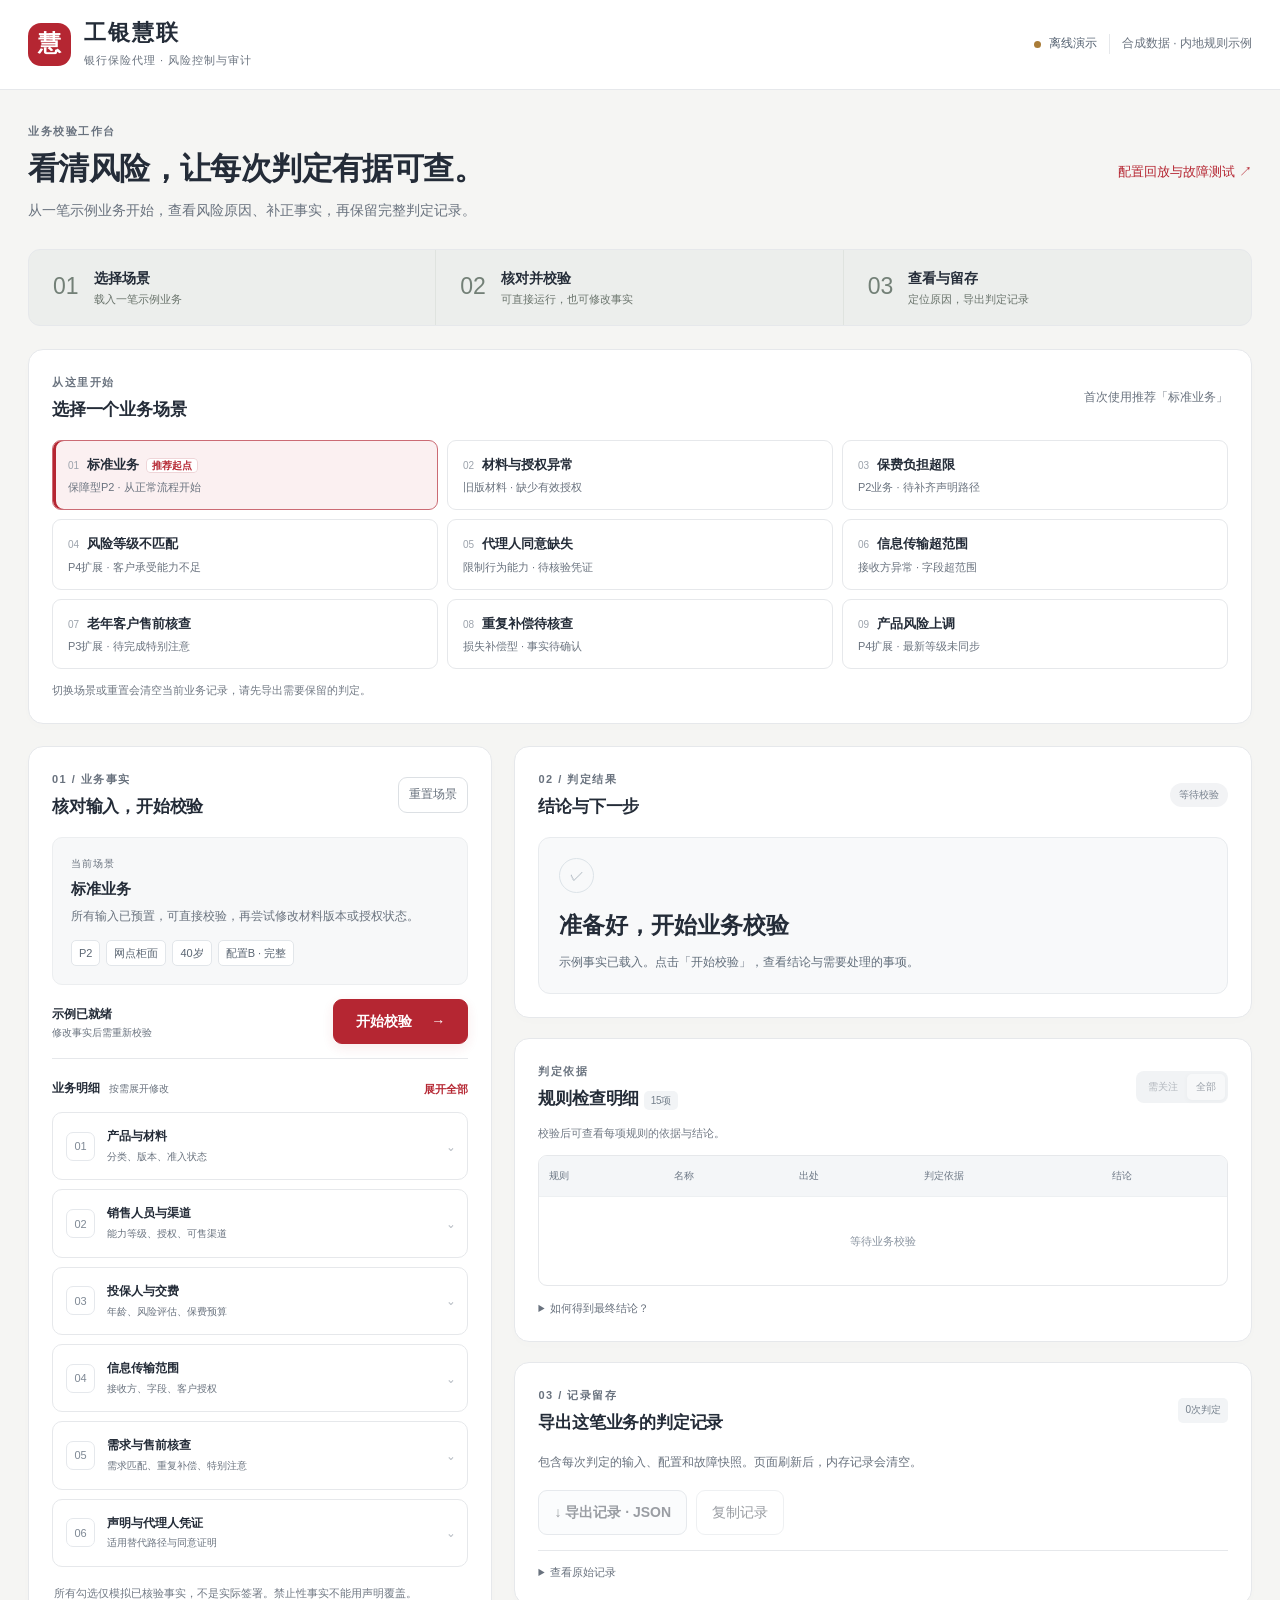
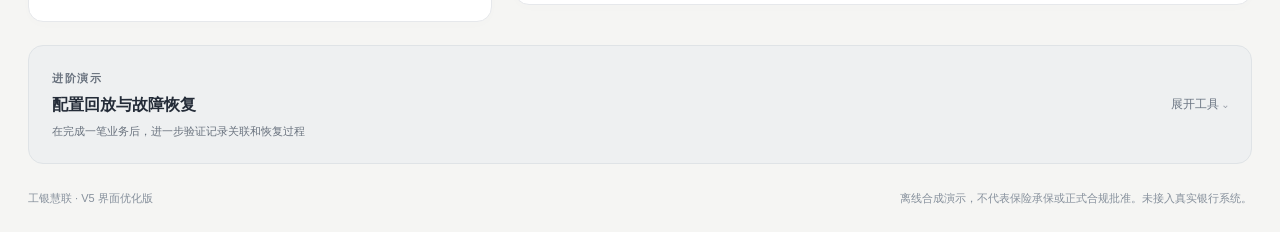
==== index.html @ c54194a6 "feat: 工银慧联 — 银保渠道操作风险智能防控与审计平台（可交互 Web 原型） - 将单文件原型工程化为 index.html + css/ + js/ 分层结构 - 抽出零 DOM 依赖的规则" ====
<!doctype html><html lang="zh-CN"><head><meta charset="UTF-8"><meta name="viewport" content="width=device-width,initial-scale=1"><title>工银慧联 · 业务校验工作台</title><link rel="stylesheet" href="css/main.css"></head><body>
<a class="skip-link" href="#input-panel">跳至业务校验</a>
<header class="masthead"><div class="brand"><span class="brand-mark" aria-hidden="true">慧</span><div><strong>工银慧联</strong><span>银行保险代理 · 风险控制与审计</span></div></div><div class="environment"><i></i> 离线演示 <span>合成数据 · 内地规则示例</span></div></header>
<main class="wrap">
<section class="intro"><div><div class="eyebrow">业务校验工作台</div><h1>看清风险，让每次判定有据可查。</h1><p>从一笔示例业务开始，查看风险原因、补正事实，再保留完整判定记录。</p></div><a href="#advanced" class="text-link">配置回放与故障测试 ↗</a></section>
<nav class="journey" aria-label="使用流程"><a href="#scene-panel"><b>01</b><span>选择场景<small>载入一笔示例业务</small></span></a><a href="#input-panel"><b>02</b><span>核对并校验<small>可直接运行，也可修改事实</small></span></a><a href="#result-panel"><b>03</b><span>查看与留存<small>定位原因，导出判定记录</small></span></a></nav>
<section class="card scene-panel" id="scene-panel"><div class="section-top"><div><div class="eyebrow">从这里开始</div><h2>选择一个业务场景</h2></div><span class="subtle">首次使用推荐「标准业务」</span></div><div class="scenes" id="scenes"></div><p class="hint">切换场景或重置会清空当前业务记录，请先导出需要保留的判定。</p></section>
<div class="workspace">
<section class="card input-panel" id="input-panel"><div class="section-top"><div><div class="eyebrow">01 / 业务事实</div><h2>核对输入，开始校验</h2></div><button id="btn_reset" class="quiet">重置场景</button></div>
<div class="scenario-summary"><span class="label">当前场景</span><strong id="scene-title"></strong><p id="scene-description"></p><div class="facts" id="fact-summary"></div></div>
<div class="run-bar"><div><strong id="input-state">示例已就绪</strong><small>修改事实后需重新校验</small></div><button class="primary" id="btn_run">开始校验 <span aria-hidden="true">→</span></button></div>
<div class="form-top"><span>业务明细 <small>按需展开修改</small></span><button id="toggle-fields" class="text-button">展开全部</button></div>
<details class="field-group" id="group-0"><summary><span class="group-icon">01</span><span><strong>产品与材料</strong><small>分类、版本、准入状态</small></span><span class="chevron">⌄</span></summary><fieldset aria-label="产品与材料">
        <label><span>产品代码</span><input type="text" id="prod_code"></label>
        <label><span>产品分类</span><select id="prod_cat"><option>P1</option><option>P2</option><option>P3</option><option>P4</option><option>P5</option><option>未分级</option></select></label>
        <label><span>账户风险等级</span><select id="prod_r"><option>不适用</option><option>R1</option><option>R2</option><option>R3</option><option>R4</option><option>R5</option></select></label>
        <label><span>准入状态</span><select id="prod_status"><option>在售</option><option>停售</option><option>准入有效期届满</option></select></label>
        <label><span>材料版本</span><input type="text" id="mat_ver"></label>
        <label><span>已收风险上调通知</span><input id="raised" type="checkbox"></label><label><span>已同步最新等级</span><input id="synced" type="checkbox"></label><label><span>当前有效版本</span><input type="text" id="mat_cur"></label>
      </fieldset></details><details class="field-group" id="group-1"><summary><span class="group-icon">02</span><span><strong>销售人员与渠道</strong><small>能力等级、授权、可售渠道</small></span><span class="chevron">⌄</span></summary><fieldset aria-label="销售人员与渠道"><label><span>有效业务授权</span><input id="authorized" type="checkbox"></label>
        <label><span>能力等级</span><select id="sale_lv"><option value="1">一级（可销售全部）</option><option value="2">二级（可销售 P1–P4）</option><option value="3">三级（可销售 P1–P3）</option><option value="4">四级（可销售 P1–P2）</option></select></label>
        <label><span>渠道</span><select id="sale_ch"><option>网点柜面</option><option>手机银行</option><option>远程坐席</option></select></label>
        <label><span>产品可售渠道</span><select id="prod_ch"><option>网点柜面</option><option>手机银行</option><option>远程坐席</option></select></label>
      </fieldset></details><details class="field-group" id="group-2"><summary><span class="group-icon">03</span><span><strong>投保人与交费</strong><small>年龄、风险评估、保费预算</small></span><span class="chevron">⌄</span></summary><fieldset aria-label="投保人与交费"><label><span>交费方式</span><select id="paymode"><option>期交</option><option>趸交</option></select></label>
        <label><span>年龄</span><input type="number" id="cust_age"></label>
        <label><span>风险承受能力</span><select id="cust_c"><option>C1</option><option>C2</option><option>C3</option><option>C4</option><option>C5</option></select></label>
        <label><span>评估距今(月)</span><input type="number" id="cust_m"></label>
        <label><span>民事行为能力</span><select id="cust_cap"><option>完全</option><option>限制</option><option>无</option></select></label>
        <label><span>家庭年收入(万元)</span><input type="number" id="cust_inc"></label>
        <label><span>趸交保费(万元)</span><input type="number" id="pol_prem"></label>
        <label><span>年交保费(万元/年)</span><input type="number" id="pol_annual"></label>
        <label><span>交费年限(年)</span><input type="number" id="pol_years"></label>
        <label><span>本次总保费预算(万元)</span><input type="number" id="pol_budget"></label>
        <label><span>今日评估次数</span><input type="number" id="cust_t"></label>
        <label><span>12个月评估次数</span><input type="number" id="cust_y"></label>
      </fieldset></details><details class="field-group" id="group-3"><summary><span class="group-icon">04</span><span><strong>信息传输范围</strong><small>接收方、字段、客户授权</small></span><span class="chevron">⌄</span></summary><fieldset aria-label="信息传输范围">
        <label><span>接收方</span><select id="flow_recv"><option>承保必需·保险公司核心系统</option><option>非白名单第三方</option></select></label>
        <label><span>拟发送字段</span><select id="flow_fields"><option>最小必要字段集</option><option>含健康告知全文（超范围）</option></select></label>
        <label><span>客户授权状态</span><select id="flow_auth"><option>有效</option><option>已撤回</option></select></label>
      </fieldset></details><details class="field-group" id="group-4"><summary><span class="group-icon">05</span><span><strong>需求与售前核查</strong><small>需求匹配、重复补偿、特别注意</small></span><span class="chevron">⌄</span></summary><fieldset aria-label="需求与售前核查"><label><span>需求匹配结果</span><select id="demand"><option>匹配</option><option>不匹配</option><option>待核查</option></select></label><label><span>损失补偿型产品</span><input type="checkbox" id="compensation"></label><label><span>重复／超额补偿</span><select id="duplicate"><option>否</option><option>是</option><option>待核查</option></select></label><label><span>客户情况有重大变化</span><input type="checkbox" id="changed"></label><label><span>在应评估销售环节前完成评估</span><input type="checkbox" id="seqok"></label><label><span>售前特别注意措施已完成</span><input type="checkbox" id="elderCare"></label></fieldset></details><details class="field-group" id="group-5"><summary><span class="group-icon">06</span><span><strong>声明与代理人凭证</strong><small>适用替代路径与同意证明</small></span><span class="chevron">⌄</span></summary><fieldset aria-label="声明与代理人凭证"><label><span>已建议终止投保</span><input type="checkbox" id="stopAdvice"></label><label><span>客户自主坚持投保</span><input type="checkbox" id="insists"></label><label><span>已充分说明相关风险</span><input type="checkbox" id="riskExplained"></label><label><span>已取得本人签名投保声明</span><input type="checkbox" id="written"></label><label><span>声明凭证编号</span><input type="text" id="declarationId" placeholder="演示编号"></label><label><span>存在主动推介不匹配产品</span><input type="checkbox" id="activePitch"></label><label><span>已取得法定代理人同意</span><input type="checkbox" id="guardian"></label><label><span>代理人同意凭证</span><input type="text" id="guardianId" placeholder="演示编号"></label><div class="hint">勾选仅模拟已核验事实，不是实际签署或身份验证。禁止性事实不能用声明覆盖。</div></fieldset></details>
<p class="hint input-note">所有勾选仅模拟已核验事实，不是实际签署。禁止性事实不能用声明覆盖。</p>
</section>
<div class="result-column">
<section class="card result-panel" id="result-panel" tabindex="-1"><div class="section-top"><div><div class="eyebrow">02 / 判定结果</div><h2>结论与下一步</h2></div><span class="status-dot" id="result-status">等待校验</span></div>
<div id="stale-banner" class="stale" hidden>输入已修改。下方仍是上一次判定，请重新校验。</div>
<div id="verdict" class="verdict"><div class="empty-icon" aria-hidden="true">✓</div><div class="big">准备好，开始第一笔校验</div><div class="desc">左侧已载入标准业务。点击「开始校验」，查看结论与需要处理的事项。</div></div>
<div id="faultmsg" role="status"></div><div id="result-guide" aria-live="polite"></div><div id="issue-list"></div>
</section>
<section class="card rules-panel"><div class="section-top"><div><div class="eyebrow">判定依据</div><h2>规则检查明细 <span id="rule-count" class="count">15项</span></h2></div><div class="segmented" role="group" aria-label="筛选规则"><button id="filter-focus" aria-pressed="false">需关注</button><button id="filter-all" class="active" aria-pressed="true">全部</button></div></div><p class="hint" id="filter-note">校验后可查看每项规则的依据与结论。</p>
<div class="table-scroll" tabindex="0" role="region" aria-label="规则检查明细，可横向滚动"><table><thead><tr><th>规则</th><th>名称</th><th>出处</th><th>判定依据</th><th>结论</th></tr></thead><tbody id="tbody"><tr><td colspan="5" class="table-empty">等待业务校验</td></tr></tbody></table></div>
<details class="explain"><summary>如何得到最终结论？</summary><p>完整收集诊断结果，再按 BLOCK → MANUAL → COND → NOTICE → PASS 汇总。任何其他阻断未解除时，条件已满足也不能放行。规则服务超时则不执行检查。</p></details></section>
<section class="card evidence-panel"><div class="section-top"><div><div class="eyebrow">03 / 记录留存</div><h2>导出这笔业务的判定记录</h2></div><span class="count" id="attempt-count">0次判定</span></div><p class="subtle">包含每次判定的输入、配置和故障快照。页面刷新后，内存记录会清空。</p><div class="button-row"><button id="btn_export" class="secondary">↓ 导出记录 · JSON</button><button id="btn_copy">复制记录</button></div><div id="expstat" class="feedback" role="status"></div><details class="evidence-details"><summary>查看原始记录</summary><pre id="evidence">提交后生成</pre></details></section>
</div></div>
<section id="advanced" class="advanced"><details id="advanced-details"><summary class="advanced-summary"><span><span class="eyebrow">进阶演示</span><strong>配置回放与故障恢复</strong><small>在完成一笔业务后，进一步验证记录关联和恢复过程</small></span><span class="advanced-open">展开工具 ⌄</span></summary><div class="advanced-grid">
<div class="card"><div class="section-top"><div><h2>配置对比回放</h2><p class="subtle">使用上一判定的冻结输入，再运行一次。</p></div></div><label class="config-label" for="rver">选择规则配置</label><select id="rver"><option value="current">配置B：完整演示配置</option><option value="legacy">配置A：缺少授权与匹配配置（假设）</option></select><p class="hint">所选配置同时用于新的业务校验；当前配置也显示在输入摘要中。</p><button id="btn_replay" class="secondary">按此配置回放上一判定</button><div class="diff" id="replay" role="status">先完成一次校验，再选择配置进行对比。</div><p class="hint">A/B是人为设置的配置对比，不代表某个历史月份的行业状态。当前未提交的表单改动不会混入回放。</p></div>
<div class="card"><h2>故障注入与恢复</h2><p class="subtle">点击故障即执行一次判定，观察降级结论。</p><div class="scenes fault-buttons" id="faults"></div><button id="btn_heal">解除故障并回放</button><p class="hint">恢复沿用故障判定的输入与配置，保留同一业务编号及旧记录。仅验证预设分支，不代表生产容灾能力。</p></div>
<div class="card history-card"><h2>当前业务的判定历史</h2><p id="history-empty" class="subtle">完成校验后，这里会显示判定记录。</p><ul id="history" class="steps"></ul></div>
<div class="card"><h2>演示链进度</h2><ul class="steps" id="steps"><li id="s1">① 输入材料与场景事实</li><li id="s2">② 执行规则并汇总判定</li><li id="s3">③ 返回结论与处置建议</li><li id="s4">④ 导出判定记录</li><li id="s5">⑤ 配置回放与差异比对</li><li id="s6">⑥ 故障注入与恢复</li></ul></div>
</div></details></section>
<footer>工银慧联 · V5 界面优化版<span>离线合成演示，不代表保险承保或正式合规批准。未接入真实银行系统。</span></footer>
</main><script src="js/rules-engine.js"></script>
<script src="js/app.js"></script><script src="js/ui.js"></script></body></html>
---- css/main.css ----
:root{--bg:#f5f5f3;--panel:#fff;--ink:#242c38;--muted:#69727e;--line:#e6e8eb;--brand:#b52632;--brand-bg:#fbf0f1;--pass:#177558;--passbg:#edf7f1;--block:#b32632;--blockbg:#fff0f1;--manual:#79539d;--manualbg:#f4effa;--cond:#28639b;--condbg:#edf4fb;--notice:#99630f;--noticebg:#fff7e8}
*{box-sizing:border-box}html{scroll-behavior:smooth;scroll-padding-top:22px}body{margin:0;background:var(--bg);color:var(--ink);font:14px/1.65 -apple-system,BlinkMacSystemFont,'PingFang SC','Microsoft YaHei',sans-serif}button,input,select{font:inherit}button,a,summary,input,select{-webkit-tap-highlight-color:transparent}button,summary{cursor:pointer}button{border:1px solid #dce0e4;border-radius:9px;padding:10px 15px;color:var(--ink);background:#fff;transition:background .18s,border-color .18s,box-shadow .18s}button:hover{background:#f7f8fa;border-color:#bdc4cc}button:disabled{cursor:not-allowed;opacity:.46}a{color:inherit;text-decoration:none}button:focus-visible,a:focus-visible,summary:focus-visible,input:focus-visible,select:focus-visible,[tabindex]:focus-visible{outline:3px solid #327bae;outline-offset:3px}[hidden]{display:none!important}.skip-link{position:fixed;left:20px;top:-80px;padding:12px;background:#fff;z-index:50}.skip-link:focus{top:12px}.masthead{min-height:86px;background:#fff;border-bottom:1px solid var(--line);display:flex;align-items:center;justify-content:space-between;padding:18px max(28px,calc((100vw - 1400px)/2));gap:20px}.brand{display:flex;align-items:center;gap:13px}.brand-mark{display:grid;place-items:center;width:43px;height:43px;background:var(--brand);border-radius:13px;color:white;font-size:23px;font-weight:700}.brand strong{display:block;font-size:22px;letter-spacing:2px;line-height:1.35}.brand div>span{font-size:11px;color:var(--muted);letter-spacing:1px}.environment{display:flex;align-items:center;gap:8px;font-size:12px;color:#546171}.environment>span{border-left:1px solid var(--line);padding-left:12px;margin-left:4px;color:var(--muted)}.environment i{width:7px;height:7px;background:#a97c38;border-radius:50%}.wrap{max-width:1456px;margin:auto;padding:32px 28px 0}.intro{display:flex;align-items:center;justify-content:space-between;gap:20px;margin-bottom:26px}.eyebrow{font-size:11px;letter-spacing:1.5px;font-weight:650;color:var(--muted);margin-bottom:7px}h1{font-size:clamp(23px,2.4vw,31px);line-height:1.45;letter-spacing:-.6px;margin:0 0 8px;font-weight:650}.intro p{margin:0;color:var(--muted)}.text-link{font-size:13px;color:var(--brand);white-space:nowrap}.journey{display:grid;grid-template-columns:repeat(3,1fr);margin:0 0 23px;border:1px solid var(--line);border-radius:12px;background:#eceeec;overflow:hidden}.journey a{display:flex;gap:15px;align-items:center;padding:17px 24px;border-right:1px solid #dfe3df}.journey a:last-child{border:0}.journey a:hover{background:#e5e8e5}.journey b{font-size:23px;font-weight:500;color:#738077;font-variant-numeric:tabular-nums}.journey span{font-size:14px;font-weight:600}.journey small{display:block;font-size:11px;font-weight:400;color:#6a746c}.card{background:var(--panel);border:1px solid var(--line);border-radius:15px;padding:23px;box-shadow:0 3px 14px #27344603;min-width:0}.section-top{display:flex;align-items:center;justify-content:space-between;gap:12px;margin-bottom:17px}h2{font-size:17px;line-height:1.45;margin:0;font-weight:650;letter-spacing:-.2px}.subtle{font-size:12px;color:var(--muted);line-height:1.7}.hint{font-size:11px;color:#717984;margin:12px 0 0;line-height:1.7}.scene-panel{margin-bottom:22px}.scenes{display:grid;grid-template-columns:repeat(3,1fr);gap:9px}.scenes button{text-align:left;min-width:0;border-color:var(--line);padding:13px 15px;position:relative}.scenes button.on{border-color:#cb6b74;background:var(--brand-bg);box-shadow:inset 3px 0 var(--brand)}.scene-name{font-size:13px;font-weight:600;display:block}.scene-meta{display:block;font-size:11px;color:var(--muted);margin-top:3px}.scene-index{font-size:10px;color:#9ca3ac;margin-right:8px;font-weight:500}.scene-badge{font-size:10px;background:#fff;border:1px solid #efd5d8;color:var(--brand);padding:1px 5px;border-radius:4px;margin-left:7px}.workspace{display:grid;grid-template-columns:minmax(340px,.85fr) minmax(0,1.35fr);gap:22px;align-items:start}.input-panel{padding-bottom:13px}.quiet{font-size:12px;color:var(--muted);padding:7px 10px}.scenario-summary{padding:18px;background:#f7f8f9;border:1px solid #eceef0;border-radius:10px}.label{display:block;font-size:10px;color:var(--muted);margin-bottom:5px;letter-spacing:1px}.scenario-summary>strong{font-size:15px}.scenario-summary p{font-size:12px;color:var(--muted);margin:5px 0 13px}.facts{display:flex;flex-wrap:wrap;gap:6px}.facts span{font-size:11px;color:#5b6673;padding:3px 7px;background:#fff;border:1px solid #e2e6ea;border-radius:5px}.run-bar{position:sticky;top:10px;z-index:5;display:flex;align-items:center;justify-content:space-between;gap:10px;padding:14px 0;margin:0;background:rgba(255,255,255,.97);border-bottom:1px solid var(--line)}.run-bar strong{font-size:12px}.run-bar small{display:block;font-size:10px;color:var(--muted)}button.primary{background:var(--brand);border-color:var(--brand);color:white;font-weight:600;min-width:135px;box-shadow:0 4px 12px #b5263219}button.primary:hover{background:#981f2a}.primary span{margin-left:15px}.form-top{display:flex;align-items:center;justify-content:space-between;margin:17px 0 10px;font-size:12px;font-weight:600}.form-top small{font-weight:400;color:var(--muted);margin-left:6px;font-size:10px}.text-button{border:0;padding:4px 0;color:var(--brand);font-size:11px;background:transparent}.field-group{border:1px solid var(--line);border-radius:10px;margin:0 0 9px;overflow:hidden}.field-group summary{display:flex;align-items:center;gap:12px;padding:14px 13px;list-style:none}.field-group summary::-webkit-details-marker{display:none}.group-icon{font-size:11px;border:1px solid #e5e8ec;color:#7f8995;border-radius:7px;width:29px;height:29px;display:grid;place-items:center}.field-group summary strong{font-size:12px;font-weight:600;display:block}.field-group summary small{display:block;font-size:10px;color:var(--muted);margin-top:2px}.chevron{margin-left:auto;color:#89939e}.field-group[open] .chevron{transform:rotate(180deg)}.field-group[open] summary{background:#f8f9fa;border-bottom:1px solid var(--line)}fieldset{border:0;margin:0;padding:8px 14px 14px;min-width:0}fieldset label{display:flex;align-items:center;justify-content:space-between;gap:10px;padding:7px 0;font-size:12px;line-height:1.45}fieldset label>span{flex:1;color:#5e6877}input,select{border:1px solid #dce1e6;border-radius:7px;padding:8px 9px;background:#fff;color:#2c3746;min-width:0}fieldset input:not([type=checkbox]),fieldset select{width:49%;font-size:12px}input[type=number]{font-variant-numeric:tabular-nums}input[type=checkbox]{accent-color:var(--brand);width:17px;height:17px;flex-shrink:0;cursor:pointer}.input-note{padding:5px 2px}.result-column{display:flex;flex-direction:column;gap:20px}.status-dot{background:#f2f3f5;border-radius:20px;padding:4px 9px;white-space:nowrap;font-size:10px;color:#78828f}.verdict{padding:20px;border-radius:12px;background:#f8f9fa;border:1px solid #e8ebee}.verdict .big{font-size:23px;font-weight:650;margin-bottom:7px;display:flex;align-items:center;gap:9px;flex-wrap:wrap}.verdict .desc{font-size:12px;color:#626e7b;line-height:1.8}.empty-icon{border:1px solid #dce3e8;border-radius:50%;width:35px;height:35px;display:grid;place-items:center;color:#a4aeb8;margin-bottom:14px}.verdict:has(.BLOCK){background:var(--blockbg);border-color:#edd4d7}.verdict:has(.PASS){background:var(--passbg);border-color:#d3e8dc}.verdict:has(.MANUAL){background:var(--manualbg);border-color:#e2d8ee}.verdict:has(.COND){background:var(--condbg);border-color:#d6e4f2}.verdict:has(.NOTICE){background:var(--noticebg);border-color:#eee2c8}.kv{display:grid;grid-template-columns:65px minmax(0,1fr);gap:6px 12px;font-size:10px;color:#657180;overflow-wrap:anywhere;border-top:1px solid #0000000b;padding-top:12px;margin-top:14px}.kv div:nth-child(odd){color:#84909c}.code{display:inline-block;font-size:10px;letter-spacing:.3px;font-weight:650;padding:3px 7px;border-radius:5px;white-space:nowrap}.PASS{color:var(--pass);background:var(--passbg)}.BLOCK{color:var(--block);background:var(--blockbg)}.MANUAL{color:var(--manual);background:var(--manualbg)}.COND{color:var(--cond);background:var(--condbg)}.NOTICE{color:var(--notice);background:var(--noticebg)}#result-guide{font-size:12px;color:#5b6674;margin:15px 0 0}#result-guide:empty{display:none}.issue{display:flex;align-items:flex-start;gap:11px;border-top:1px solid var(--line);padding:14px 0}.issue:first-child{margin-top:12px}.issue>div{flex:1;min-width:0}.issue strong{display:block;font-size:12px}.issue p{font-size:11px;color:var(--muted);margin:4px 0 0}.issue button{padding:5px 8px;font-size:10px;white-space:nowrap}.stale{padding:10px 13px;border-radius:8px;background:#fff6df;border:1px solid #ecdcb7;color:#886717;font-size:12px;margin-bottom:12px}#faultmsg:not(:empty){font-size:12px;background:#fff6e8;padding:10px;border-radius:8px;margin-top:12px}.count{color:#75808c;font-size:10px;padding:4px 7px;background:#f2f4f6;border-radius:5px;font-weight:400;white-space:nowrap}.segmented{display:flex;background:#f1f3f5;padding:3px;border-radius:8px;flex-shrink:0}.segmented button{font-size:10px;border:0;background:none;padding:5px 9px;border-radius:5px;color:var(--muted)}.segmented button.active{background:#fff;color:#354151;box-shadow:0 1px 4px #24324712}.rules-panel .section-top{margin-bottom:8px}.table-scroll{overflow:auto;margin-top:12px;max-height:440px;border:1px solid var(--line);border-radius:9px}table{border-collapse:collapse;width:100%;min-width:550px;font-size:11px}th{position:sticky;top:0;background:#f4f6f8;font-size:10px;font-weight:500;color:#6d7886;text-align:left;z-index:1}td,th{padding:12px 10px;border-bottom:1px solid #edf0f2;vertical-align:top}td:nth-child(1){width:45px;color:#7b8592;font-variant-numeric:tabular-nums}td:nth-child(2){min-width:85px;font-weight:600}td:nth-child(3){min-width:108px;color:#7c8793;font-size:10px}td:nth-child(4){min-width:165px;color:#5d6976}.table-empty{text-align:center;padding:35px!important;color:#8a94a0!important}tr:last-child td{border:0}.explain{font-size:11px;color:var(--muted);margin-top:13px}.explain p{padding:4px 0;margin-bottom:0}.button-row{display:flex;gap:9px;flex-wrap:wrap;margin-top:17px}.secondary{border-color:#c9d0d8;background:#f7f9fb;font-weight:600}.feedback{font-size:11px;color:#6b7582;margin:10px 0}.feedback:empty{display:none}.evidence-details{margin-top:15px;border-top:1px solid var(--line);padding-top:12px;color:var(--muted);font-size:11px}pre{max-height:340px;overflow:auto;white-space:pre-wrap;overflow-wrap:anywhere;font:11px/1.65 ui-monospace,SFMono-Regular,Consolas,monospace;background:#f6f8fa;border:1px solid var(--line);border-radius:9px;padding:15px;color:#566375}.advanced{margin-top:23px;border:1px solid #dfe3e6;border-radius:15px;background:#eef0f1}.advanced-summary{list-style:none;padding:23px;display:flex;align-items:center;justify-content:space-between;gap:15px}.advanced-summary::-webkit-details-marker{display:none}.advanced-summary strong{display:block;font-size:16px;font-weight:600}.advanced-summary small{display:block;font-size:11px;color:var(--muted);margin-top:4px}.advanced-summary .eyebrow{display:block;margin:0 0 5px}.advanced-open{font-size:12px;color:#6b7583;white-space:nowrap}.advanced-grid{padding:0 20px 20px;display:grid;grid-template-columns:1fr 1fr;gap:16px}.config-label{display:block;font-size:12px;color:var(--muted);margin-bottom:7px}#rver{width:100%;font-size:12px}#btn_replay{margin-top:14px}.diff{font-size:12px;margin-top:15px;color:#5d6979;overflow-wrap:anywhere}.fault-buttons{grid-template-columns:1fr;gap:7px;margin:17px 0 13px}.fault-buttons button{font-size:12px;padding:9px 12px}.steps{list-style:none;margin:12px 0 0;padding:0}.steps li{font-size:11px;overflow-wrap:anywhere;color:#7b8795;border-left:2px solid #e0e5e9;background:#f6f8f9;margin:7px 0;padding:8px 11px}.steps li.done{color:var(--pass);border-color:#74af96;background:var(--passbg)}.steps li.warn{color:var(--notice);background:var(--noticebg);border-color:#d6af6d}.steps li.fail{color:var(--block);background:var(--blockbg);border-color:#ce8c94}footer{padding:25px 0;color:#86909c;font-size:11px;display:flex;justify-content:space-between;gap:14px}.field-highlight{animation:glow 1.5s ease-out}@keyframes glow{0%,30%{box-shadow:0 0 0 3px #cc717a55}100%{box-shadow:none}}@media(min-width:1450px){.wrap{padding-top:38px}}@media(max-width:1080px){.wrap{padding:24px 20px 0}.workspace{grid-template-columns:minmax(310px,.95fr) minmax(0,1.15fr);gap:16px}.card{padding:18px}.scenes{grid-template-columns:repeat(3,1fr)}.scene-meta{font-size:10px}.intro .text-link{display:none}.section-top{flex-wrap:wrap}.result-panel .section-top{flex-wrap:nowrap}}@media(max-width:800px){.workspace{grid-template-columns:1fr}.scenes{grid-template-columns:repeat(2,1fr)}.intro h1{font-size:25px}.journey a{padding:12px;gap:8px}.journey b{font-size:18px}.journey small{display:none}.journey span{font-size:12px}.environment>span{display:none}.advanced-grid{grid-template-columns:1fr}.masthead{padding:16px 20px}.run-bar{top:0}.result-column{gap:16px}footer{flex-direction:column;gap:5px}}@media(max-width:480px){.wrap{padding:20px 12px 0}.masthead{padding:14px}.brand strong{font-size:20px}.brand div>span{font-size:9px;letter-spacing:0}.environment{font-size:10px}.brand-mark{width:37px;height:37px}.intro h1{font-size:23px}.intro p{font-size:12px}.card{padding:16px;border-radius:12px}.scenes{gap:7px}.scenes button{padding:11px}.scene-name{font-size:12px}.scene-index{display:none}.scene-badge{display:none}.scene-panel .section-top>.subtle{display:none}.scene-meta{line-height:1.5}.journey a{padding:11px 8px}.journey b{font-size:15px}.journey span{font-size:11px}.issue{flex-wrap:wrap}.issue button{margin-left:0}.advanced-summary{padding:18px}.advanced-open{font-size:10px}.advanced-grid{padding:0 12px 12px}.field-group summary{padding:13px 10px}fieldset{padding:8px 10px 12px}.verdict .big{font-size:21px}.section-top h2{font-size:16px}}@media(prefers-reduced-motion:reduce){*{scroll-behavior:auto!important;animation:none!important;transition:none!important}}
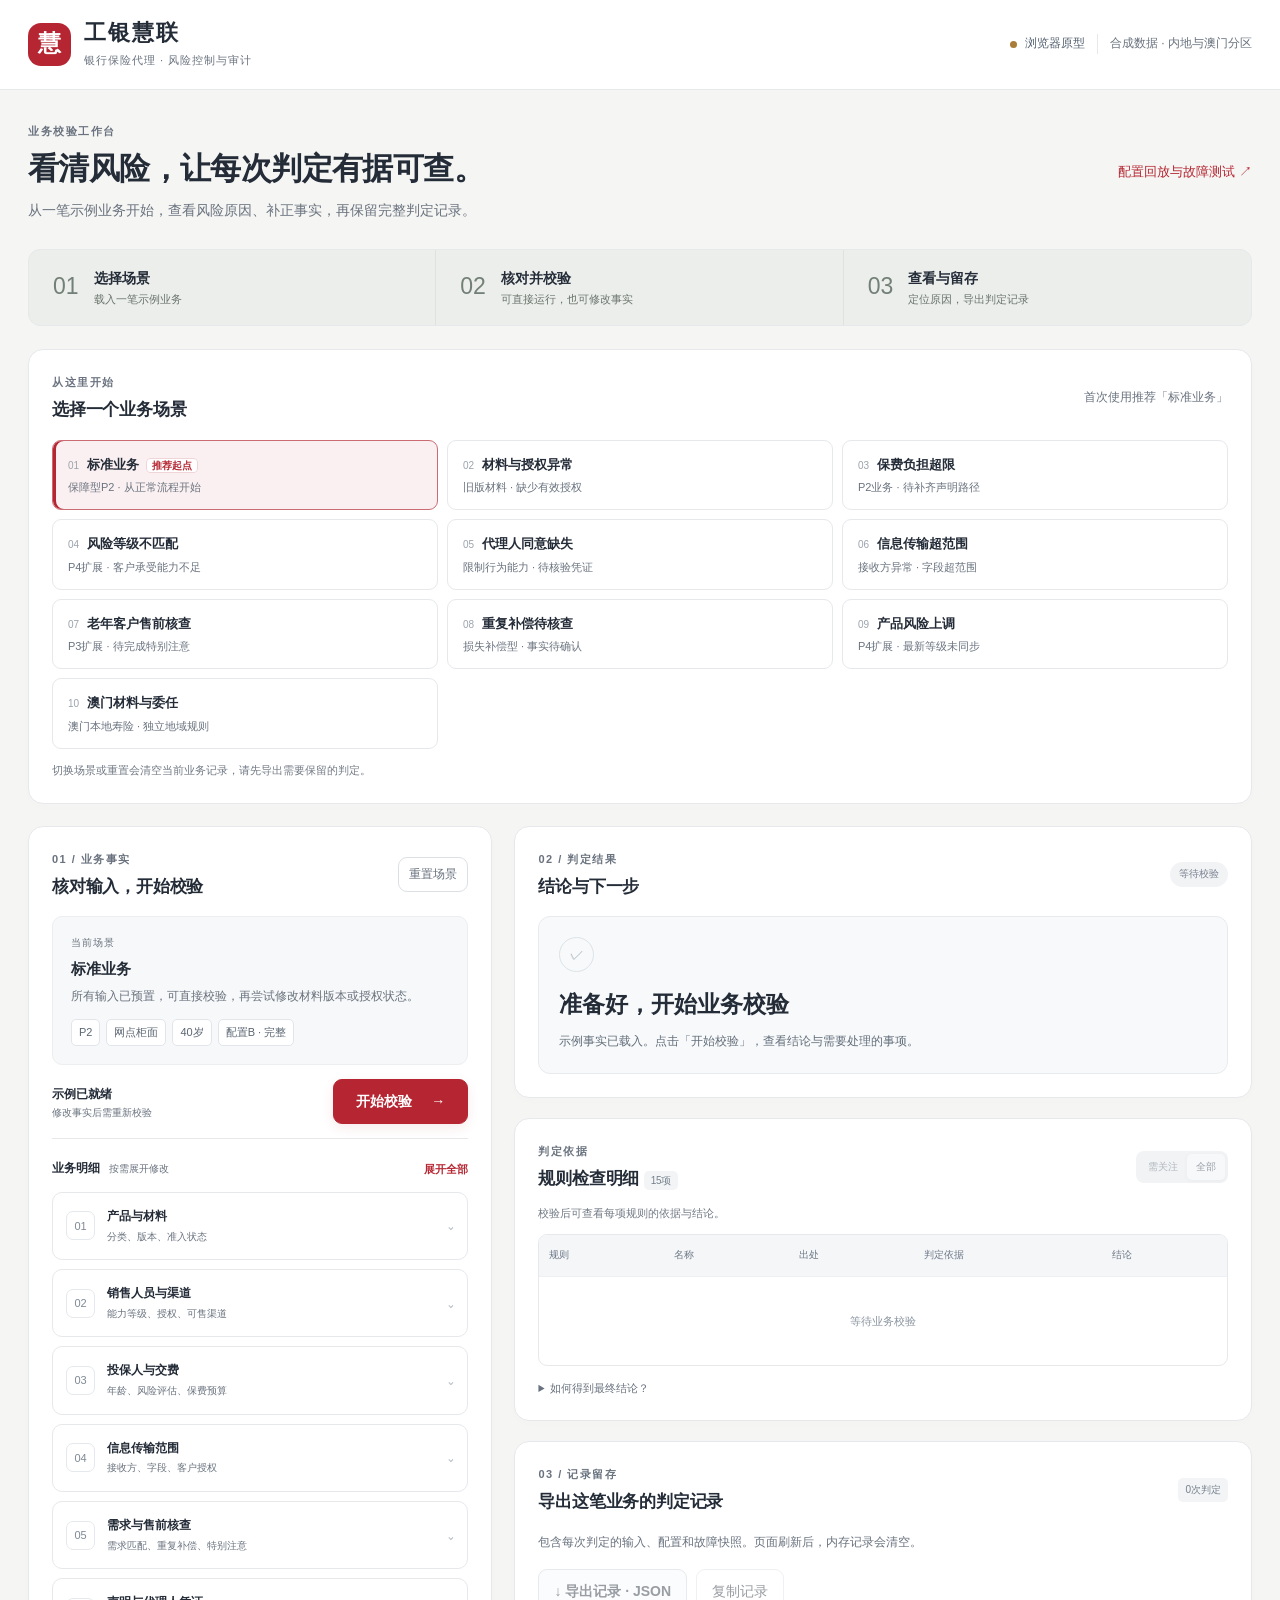
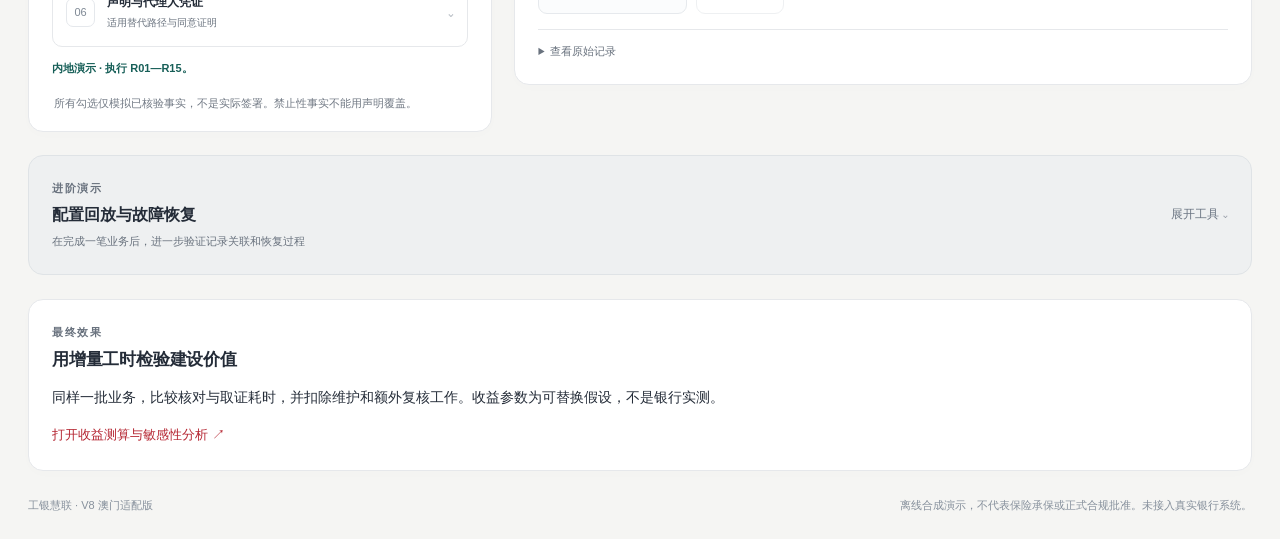
==== commit 26cb1d18: "feat(V8): 新增澳门地域分流与增量收益测算模块 - 新增第 10 个合成场景「澳门寿险材料与委任核查」，按 region 分流执行 M01–M06 - 内地 R01–R15 与澳门 M01–M" ====
--- a/index.html
+++ b/index.html
@@ -1,6 +1,6 @@
 <!doctype html><html lang="zh-CN"><head><meta charset="UTF-8"><meta name="viewport" content="width=device-width,initial-scale=1"><title>工银慧联 · 业务校验工作台</title><link rel="stylesheet" href="css/main.css"></head><body>
 <a class="skip-link" href="#input-panel">跳至业务校验</a>
-<header class="masthead"><div class="brand"><span class="brand-mark" aria-hidden="true">慧</span><div><strong>工银慧联</strong><span>银行保险代理 · 风险控制与审计</span></div></div><div class="environment"><i></i> 离线演示 <span>合成数据 · 内地规则示例</span></div></header>
+<header class="masthead"><div class="brand"><span class="brand-mark" aria-hidden="true">慧</span><div><strong>工银慧联</strong><span>银行保险代理 · 风险控制与审计</span></div></div><div class="environment"><i></i> 浏览器原型 <span>合成数据 · 内地与澳门分区</span></div></header>
 <main class="wrap">
 <section class="intro"><div><div class="eyebrow">业务校验工作台</div><h1>看清风险，让每次判定有据可查。</h1><p>从一笔示例业务开始，查看风险原因、补正事实，再保留完整判定记录。</p></div><a href="#advanced" class="text-link">配置回放与故障测试 ↗</a></section>
 <nav class="journey" aria-label="使用流程"><a href="#scene-panel"><b>01</b><span>选择场景<small>载入一笔示例业务</small></span></a><a href="#input-panel"><b>02</b><span>核对并校验<small>可直接运行，也可修改事实</small></span></a><a href="#result-panel"><b>03</b><span>查看与留存<small>定位原因，导出判定记录</small></span></a></nav>
@@ -38,7 +38,7 @@
         <label><span>拟发送字段</span><select id="flow_fields"><option>最小必要字段集</option><option>含健康告知全文（超范围）</option></select></label>
         <label><span>客户授权状态</span><select id="flow_auth"><option>有效</option><option>已撤回</option></select></label>
       </fieldset></details><details class="field-group" id="group-4"><summary><span class="group-icon">05</span><span><strong>需求与售前核查</strong><small>需求匹配、重复补偿、特别注意</small></span><span class="chevron">⌄</span></summary><fieldset aria-label="需求与售前核查"><label><span>需求匹配结果</span><select id="demand"><option>匹配</option><option>不匹配</option><option>待核查</option></select></label><label><span>损失补偿型产品</span><input type="checkbox" id="compensation"></label><label><span>重复／超额补偿</span><select id="duplicate"><option>否</option><option>是</option><option>待核查</option></select></label><label><span>客户情况有重大变化</span><input type="checkbox" id="changed"></label><label><span>在应评估销售环节前完成评估</span><input type="checkbox" id="seqok"></label><label><span>售前特别注意措施已完成</span><input type="checkbox" id="elderCare"></label></fieldset></details><details class="field-group" id="group-5"><summary><span class="group-icon">06</span><span><strong>声明与代理人凭证</strong><small>适用替代路径与同意证明</small></span><span class="chevron">⌄</span></summary><fieldset aria-label="声明与代理人凭证"><label><span>已建议终止投保</span><input type="checkbox" id="stopAdvice"></label><label><span>客户自主坚持投保</span><input type="checkbox" id="insists"></label><label><span>已充分说明相关风险</span><input type="checkbox" id="riskExplained"></label><label><span>已取得本人签名投保声明</span><input type="checkbox" id="written"></label><label><span>声明凭证编号</span><input type="text" id="declarationId" placeholder="演示编号"></label><label><span>存在主动推介不匹配产品</span><input type="checkbox" id="activePitch"></label><label><span>已取得法定代理人同意</span><input type="checkbox" id="guardian"></label><label><span>代理人同意凭证</span><input type="text" id="guardianId" placeholder="演示编号"></label><div class="hint">勾选仅模拟已核验事实，不是实际签署或身份验证。禁止性事实不能用声明覆盖。</div></fieldset></details>
-<p class="hint input-note">所有勾选仅模拟已核验事实，不是实际签署。禁止性事实不能用声明覆盖。</p>
+<details class="field-group" id="group-mo" hidden><summary><span class="group-icon">澳</span><span><strong>澳门材料与委任</strong><small>准照、特别许可、材料时点</small></span><span class="chevron">⌄</span></summary><fieldset aria-label="澳门材料与委任"><label><span>准照状态</span><select id="mo_license"><option>有效</option><option>无效</option><option>待核实</option></select></label><label><span>本次主事人委任状态</span><select id="mo_appointment"><option>有效</option><option>无效</option><option>待核实</option></select></label><label><span>本次主事人代码</span><input id="mo_principal" type="text"></label><label><span>寿险主事人总数（含本次）</span><input id="mo_lifeCount" type="number" min="1" step="1"></label><label><span>第三家特别许可</span><select id="mo_permission"><option>待核实</option><option>无</option><option>已核实</option></select></label><label><span>特别许可凭证编号</span><input id="mo_permitId" type="text"></label><label><span>材料提供方代码</span><input id="mo_source" type="text"></label><label><span>实际使用版本</span><input id="mo_used" type="text"></label><label><span>业务时点有效版本</span><input id="mo_effective" type="text"></label><label><span>版本生效日</span><input id="mo_effectiveDate" type="date"></label><label><span>业务发生日</span><input id="mo_businessDate" type="date"></label><label><span>银行已核验材料可用</span><input id="mo_confirmed" type="checkbox"></label><label><span>经办授权有效</span><input id="mo_authorized" type="checkbox"></label><label><span>仅澳门本地处理</span><input id="mo_local" type="checkbox"></label><p class="hint">仅适用持牌银行法人代理寿险合成样例。预置三家是测试边界，不代表工银澳门实际合作数量。“已核实”仅模拟人工核验，不是取得监管许可。当前有效版本指业务发生时点的有效版本。</p></fieldset></details><p class="hint" id="region-note"></p><p class="hint input-note">所有勾选仅模拟已核验事实，不是实际签署。禁止性事实不能用声明覆盖。</p>
 </section>
 <div class="result-column">
 <section class="card result-panel" id="result-panel" tabindex="-1"><div class="section-top"><div><div class="eyebrow">02 / 判定结果</div><h2>结论与下一步</h2></div><span class="status-dot" id="result-status">等待校验</span></div>
@@ -57,6 +57,6 @@
 <div class="card history-card"><h2>当前业务的判定历史</h2><p id="history-empty" class="subtle">完成校验后，这里会显示判定记录。</p><ul id="history" class="steps"></ul></div>
 <div class="card"><h2>演示链进度</h2><ul class="steps" id="steps"><li id="s1">① 输入材料与场景事实</li><li id="s2">② 执行规则并汇总判定</li><li id="s3">③ 返回结论与处置建议</li><li id="s4">④ 导出判定记录</li><li id="s5">⑤ 配置回放与差异比对</li><li id="s6">⑥ 故障注入与恢复</li></ul></div>
 </div></details></section>
-<footer>工银慧联 · V5 界面优化版<span>离线合成演示，不代表保险承保或正式合规批准。未接入真实银行系统。</span></footer>
+<section class="card" style="margin-top:24px"><div class="eyebrow">最终效果</div><h2>用增量工时检验建设价值</h2><p>同样一批业务，比较核对与取证耗时，并扣除维护和额外复核工作。收益参数为可替换假设，不是银行实测。</p><a class="text-link" href="benefits.html">打开收益测算与敏感性分析 ↗</a></section><footer>工银慧联 · V8 澳门适配版<span>离线合成演示，不代表保险承保或正式合规批准。未接入真实银行系统。</span></footer>
 </main><script src="js/rules-engine.js"></script>
 <script src="js/app.js"></script><script src="js/ui.js"></script></body></html>
--- a/css/main.css
+++ b/css/main.css
@@ -1,2 +1,5 @@
 :root{--bg:#f5f5f3;--panel:#fff;--ink:#242c38;--muted:#69727e;--line:#e6e8eb;--brand:#b52632;--brand-bg:#fbf0f1;--pass:#177558;--passbg:#edf7f1;--block:#b32632;--blockbg:#fff0f1;--manual:#79539d;--manualbg:#f4effa;--cond:#28639b;--condbg:#edf4fb;--notice:#99630f;--noticebg:#fff7e8}
 *{box-sizing:border-box}html{scroll-behavior:smooth;scroll-padding-top:22px}body{margin:0;background:var(--bg);color:var(--ink);font:14px/1.65 -apple-system,BlinkMacSystemFont,'PingFang SC','Microsoft YaHei',sans-serif}button,input,select{font:inherit}button,a,summary,input,select{-webkit-tap-highlight-color:transparent}button,summary{cursor:pointer}button{border:1px solid #dce0e4;border-radius:9px;padding:10px 15px;color:var(--ink);background:#fff;transition:background .18s,border-color .18s,box-shadow .18s}button:hover{background:#f7f8fa;border-color:#bdc4cc}button:disabled{cursor:not-allowed;opacity:.46}a{color:inherit;text-decoration:none}button:focus-visible,a:focus-visible,summary:focus-visible,input:focus-visible,select:focus-visible,[tabindex]:focus-visible{outline:3px solid #327bae;outline-offset:3px}[hidden]{display:none!important}.skip-link{position:fixed;left:20px;top:-80px;padding:12px;background:#fff;z-index:50}.skip-link:focus{top:12px}.masthead{min-height:86px;background:#fff;border-bottom:1px solid var(--line);display:flex;align-items:center;justify-content:space-between;padding:18px max(28px,calc((100vw - 1400px)/2));gap:20px}.brand{display:flex;align-items:center;gap:13px}.brand-mark{display:grid;place-items:center;width:43px;height:43px;background:var(--brand);border-radius:13px;color:white;font-size:23px;font-weight:700}.brand strong{display:block;font-size:22px;letter-spacing:2px;line-height:1.35}.brand div>span{font-size:11px;color:var(--muted);letter-spacing:1px}.environment{display:flex;align-items:center;gap:8px;font-size:12px;color:#546171}.environment>span{border-left:1px solid var(--line);padding-left:12px;margin-left:4px;color:var(--muted)}.environment i{width:7px;height:7px;background:#a97c38;border-radius:50%}.wrap{max-width:1456px;margin:auto;padding:32px 28px 0}.intro{display:flex;align-items:center;justify-content:space-between;gap:20px;margin-bottom:26px}.eyebrow{font-size:11px;letter-spacing:1.5px;font-weight:650;color:var(--muted);margin-bottom:7px}h1{font-size:clamp(23px,2.4vw,31px);line-height:1.45;letter-spacing:-.6px;margin:0 0 8px;font-weight:650}.intro p{margin:0;color:var(--muted)}.text-link{font-size:13px;color:var(--brand);white-space:nowrap}.journey{display:grid;grid-template-columns:repeat(3,1fr);margin:0 0 23px;border:1px solid var(--line);border-radius:12px;background:#eceeec;overflow:hidden}.journey a{display:flex;gap:15px;align-items:center;padding:17px 24px;border-right:1px solid #dfe3df}.journey a:last-child{border:0}.journey a:hover{background:#e5e8e5}.journey b{font-size:23px;font-weight:500;color:#738077;font-variant-numeric:tabular-nums}.journey span{font-size:14px;font-weight:600}.journey small{display:block;font-size:11px;font-weight:400;color:#6a746c}.card{background:var(--panel);border:1px solid var(--line);border-radius:15px;padding:23px;box-shadow:0 3px 14px #27344603;min-width:0}.section-top{display:flex;align-items:center;justify-content:space-between;gap:12px;margin-bottom:17px}h2{font-size:17px;line-height:1.45;margin:0;font-weight:650;letter-spacing:-.2px}.subtle{font-size:12px;color:var(--muted);line-height:1.7}.hint{font-size:11px;color:#717984;margin:12px 0 0;line-height:1.7}.scene-panel{margin-bottom:22px}.scenes{display:grid;grid-template-columns:repeat(3,1fr);gap:9px}.scenes button{text-align:left;min-width:0;border-color:var(--line);padding:13px 15px;position:relative}.scenes button.on{border-color:#cb6b74;background:var(--brand-bg);box-shadow:inset 3px 0 var(--brand)}.scene-name{font-size:13px;font-weight:600;display:block}.scene-meta{display:block;font-size:11px;color:var(--muted);margin-top:3px}.scene-index{font-size:10px;color:#9ca3ac;margin-right:8px;font-weight:500}.scene-badge{font-size:10px;background:#fff;border:1px solid #efd5d8;color:var(--brand);padding:1px 5px;border-radius:4px;margin-left:7px}.workspace{display:grid;grid-template-columns:minmax(340px,.85fr) minmax(0,1.35fr);gap:22px;align-items:start}.input-panel{padding-bottom:13px}.quiet{font-size:12px;color:var(--muted);padding:7px 10px}.scenario-summary{padding:18px;background:#f7f8f9;border:1px solid #eceef0;border-radius:10px}.label{display:block;font-size:10px;color:var(--muted);margin-bottom:5px;letter-spacing:1px}.scenario-summary>strong{font-size:15px}.scenario-summary p{font-size:12px;color:var(--muted);margin:5px 0 13px}.facts{display:flex;flex-wrap:wrap;gap:6px}.facts span{font-size:11px;color:#5b6673;padding:3px 7px;background:#fff;border:1px solid #e2e6ea;border-radius:5px}.run-bar{position:sticky;top:10px;z-index:5;display:flex;align-items:center;justify-content:space-between;gap:10px;padding:14px 0;margin:0;background:rgba(255,255,255,.97);border-bottom:1px solid var(--line)}.run-bar strong{font-size:12px}.run-bar small{display:block;font-size:10px;color:var(--muted)}button.primary{background:var(--brand);border-color:var(--brand);color:white;font-weight:600;min-width:135px;box-shadow:0 4px 12px #b5263219}button.primary:hover{background:#981f2a}.primary span{margin-left:15px}.form-top{display:flex;align-items:center;justify-content:space-between;margin:17px 0 10px;font-size:12px;font-weight:600}.form-top small{font-weight:400;color:var(--muted);margin-left:6px;font-size:10px}.text-button{border:0;padding:4px 0;color:var(--brand);font-size:11px;background:transparent}.field-group{border:1px solid var(--line);border-radius:10px;margin:0 0 9px;overflow:hidden}.field-group summary{display:flex;align-items:center;gap:12px;padding:14px 13px;list-style:none}.field-group summary::-webkit-details-marker{display:none}.group-icon{font-size:11px;border:1px solid #e5e8ec;color:#7f8995;border-radius:7px;width:29px;height:29px;display:grid;place-items:center}.field-group summary strong{font-size:12px;font-weight:600;display:block}.field-group summary small{display:block;font-size:10px;color:var(--muted);margin-top:2px}.chevron{margin-left:auto;color:#89939e}.field-group[open] .chevron{transform:rotate(180deg)}.field-group[open] summary{background:#f8f9fa;border-bottom:1px solid var(--line)}fieldset{border:0;margin:0;padding:8px 14px 14px;min-width:0}fieldset label{display:flex;align-items:center;justify-content:space-between;gap:10px;padding:7px 0;font-size:12px;line-height:1.45}fieldset label>span{flex:1;color:#5e6877}input,select{border:1px solid #dce1e6;border-radius:7px;padding:8px 9px;background:#fff;color:#2c3746;min-width:0}fieldset input:not([type=checkbox]),fieldset select{width:49%;font-size:12px}input[type=number]{font-variant-numeric:tabular-nums}input[type=checkbox]{accent-color:var(--brand);width:17px;height:17px;flex-shrink:0;cursor:pointer}.input-note{padding:5px 2px}.result-column{display:flex;flex-direction:column;gap:20px}.status-dot{background:#f2f3f5;border-radius:20px;padding:4px 9px;white-space:nowrap;font-size:10px;color:#78828f}.verdict{padding:20px;border-radius:12px;background:#f8f9fa;border:1px solid #e8ebee}.verdict .big{font-size:23px;font-weight:650;margin-bottom:7px;display:flex;align-items:center;gap:9px;flex-wrap:wrap}.verdict .desc{font-size:12px;color:#626e7b;line-height:1.8}.empty-icon{border:1px solid #dce3e8;border-radius:50%;width:35px;height:35px;display:grid;place-items:center;color:#a4aeb8;margin-bottom:14px}.verdict:has(.BLOCK){background:var(--blockbg);border-color:#edd4d7}.verdict:has(.PASS){background:var(--passbg);border-color:#d3e8dc}.verdict:has(.MANUAL){background:var(--manualbg);border-color:#e2d8ee}.verdict:has(.COND){background:var(--condbg);border-color:#d6e4f2}.verdict:has(.NOTICE){background:var(--noticebg);border-color:#eee2c8}.kv{display:grid;grid-template-columns:65px minmax(0,1fr);gap:6px 12px;font-size:10px;color:#657180;overflow-wrap:anywhere;border-top:1px solid #0000000b;padding-top:12px;margin-top:14px}.kv div:nth-child(odd){color:#84909c}.code{display:inline-block;font-size:10px;letter-spacing:.3px;font-weight:650;padding:3px 7px;border-radius:5px;white-space:nowrap}.PASS{color:var(--pass);background:var(--passbg)}.BLOCK{color:var(--block);background:var(--blockbg)}.MANUAL{color:var(--manual);background:var(--manualbg)}.COND{color:var(--cond);background:var(--condbg)}.NOTICE{color:var(--notice);background:var(--noticebg)}#result-guide{font-size:12px;color:#5b6674;margin:15px 0 0}#result-guide:empty{display:none}.issue{display:flex;align-items:flex-start;gap:11px;border-top:1px solid var(--line);padding:14px 0}.issue:first-child{margin-top:12px}.issue>div{flex:1;min-width:0}.issue strong{display:block;font-size:12px}.issue p{font-size:11px;color:var(--muted);margin:4px 0 0}.issue button{padding:5px 8px;font-size:10px;white-space:nowrap}.stale{padding:10px 13px;border-radius:8px;background:#fff6df;border:1px solid #ecdcb7;color:#886717;font-size:12px;margin-bottom:12px}#faultmsg:not(:empty){font-size:12px;background:#fff6e8;padding:10px;border-radius:8px;margin-top:12px}.count{color:#75808c;font-size:10px;padding:4px 7px;background:#f2f4f6;border-radius:5px;font-weight:400;white-space:nowrap}.segmented{display:flex;background:#f1f3f5;padding:3px;border-radius:8px;flex-shrink:0}.segmented button{font-size:10px;border:0;background:none;padding:5px 9px;border-radius:5px;color:var(--muted)}.segmented button.active{background:#fff;color:#354151;box-shadow:0 1px 4px #24324712}.rules-panel .section-top{margin-bottom:8px}.table-scroll{overflow:auto;margin-top:12px;max-height:440px;border:1px solid var(--line);border-radius:9px}table{border-collapse:collapse;width:100%;min-width:550px;font-size:11px}th{position:sticky;top:0;background:#f4f6f8;font-size:10px;font-weight:500;color:#6d7886;text-align:left;z-index:1}td,th{padding:12px 10px;border-bottom:1px solid #edf0f2;vertical-align:top}td:nth-child(1){width:45px;color:#7b8592;font-variant-numeric:tabular-nums}td:nth-child(2){min-width:85px;font-weight:600}td:nth-child(3){min-width:108px;color:#7c8793;font-size:10px}td:nth-child(4){min-width:165px;color:#5d6976}.table-empty{text-align:center;padding:35px!important;color:#8a94a0!important}tr:last-child td{border:0}.explain{font-size:11px;color:var(--muted);margin-top:13px}.explain p{padding:4px 0;margin-bottom:0}.button-row{display:flex;gap:9px;flex-wrap:wrap;margin-top:17px}.secondary{border-color:#c9d0d8;background:#f7f9fb;font-weight:600}.feedback{font-size:11px;color:#6b7582;margin:10px 0}.feedback:empty{display:none}.evidence-details{margin-top:15px;border-top:1px solid var(--line);padding-top:12px;color:var(--muted);font-size:11px}pre{max-height:340px;overflow:auto;white-space:pre-wrap;overflow-wrap:anywhere;font:11px/1.65 ui-monospace,SFMono-Regular,Consolas,monospace;background:#f6f8fa;border:1px solid var(--line);border-radius:9px;padding:15px;color:#566375}.advanced{margin-top:23px;border:1px solid #dfe3e6;border-radius:15px;background:#eef0f1}.advanced-summary{list-style:none;padding:23px;display:flex;align-items:center;justify-content:space-between;gap:15px}.advanced-summary::-webkit-details-marker{display:none}.advanced-summary strong{display:block;font-size:16px;font-weight:600}.advanced-summary small{display:block;font-size:11px;color:var(--muted);margin-top:4px}.advanced-summary .eyebrow{display:block;margin:0 0 5px}.advanced-open{font-size:12px;color:#6b7583;white-space:nowrap}.advanced-grid{padding:0 20px 20px;display:grid;grid-template-columns:1fr 1fr;gap:16px}.config-label{display:block;font-size:12px;color:var(--muted);margin-bottom:7px}#rver{width:100%;font-size:12px}#btn_replay{margin-top:14px}.diff{font-size:12px;margin-top:15px;color:#5d6979;overflow-wrap:anywhere}.fault-buttons{grid-template-columns:1fr;gap:7px;margin:17px 0 13px}.fault-buttons button{font-size:12px;padding:9px 12px}.steps{list-style:none;margin:12px 0 0;padding:0}.steps li{font-size:11px;overflow-wrap:anywhere;color:#7b8795;border-left:2px solid #e0e5e9;background:#f6f8f9;margin:7px 0;padding:8px 11px}.steps li.done{color:var(--pass);border-color:#74af96;background:var(--passbg)}.steps li.warn{color:var(--notice);background:var(--noticebg);border-color:#d6af6d}.steps li.fail{color:var(--block);background:var(--blockbg);border-color:#ce8c94}footer{padding:25px 0;color:#86909c;font-size:11px;display:flex;justify-content:space-between;gap:14px}.field-highlight{animation:glow 1.5s ease-out}@keyframes glow{0%,30%{box-shadow:0 0 0 3px #cc717a55}100%{box-shadow:none}}@media(min-width:1450px){.wrap{padding-top:38px}}@media(max-width:1080px){.wrap{padding:24px 20px 0}.workspace{grid-template-columns:minmax(310px,.95fr) minmax(0,1.15fr);gap:16px}.card{padding:18px}.scenes{grid-template-columns:repeat(3,1fr)}.scene-meta{font-size:10px}.intro .text-link{display:none}.section-top{flex-wrap:wrap}.result-panel .section-top{flex-wrap:nowrap}}@media(max-width:800px){.workspace{grid-template-columns:1fr}.scenes{grid-template-columns:repeat(2,1fr)}.intro h1{font-size:25px}.journey a{padding:12px;gap:8px}.journey b{font-size:18px}.journey small{display:none}.journey span{font-size:12px}.environment>span{display:none}.advanced-grid{grid-template-columns:1fr}.masthead{padding:16px 20px}.run-bar{top:0}.result-column{gap:16px}footer{flex-direction:column;gap:5px}}@media(max-width:480px){.wrap{padding:20px 12px 0}.masthead{padding:14px}.brand strong{font-size:20px}.brand div>span{font-size:9px;letter-spacing:0}.environment{font-size:10px}.brand-mark{width:37px;height:37px}.intro h1{font-size:23px}.intro p{font-size:12px}.card{padding:16px;border-radius:12px}.scenes{gap:7px}.scenes button{padding:11px}.scene-name{font-size:12px}.scene-index{display:none}.scene-badge{display:none}.scene-panel .section-top>.subtle{display:none}.scene-meta{line-height:1.5}.journey a{padding:11px 8px}.journey b{font-size:15px}.journey span{font-size:11px}.issue{flex-wrap:wrap}.issue button{margin-left:0}.advanced-summary{padding:18px}.advanced-open{font-size:10px}.advanced-grid{padding:0 12px 12px}.field-group summary{padding:13px 10px}fieldset{padding:8px 10px 12px}.verdict .big{font-size:21px}.section-top h2{font-size:16px}}@media(prefers-reduced-motion:reduce){*{scroll-behavior:auto!important;animation:none!important;transition:none!important}}
+
+[hidden]{display:none!important}#group-mo fieldset .hint{grid-column:1/-1}#region-note{color:#175f58;font-weight:600}
+/* 增量收益测算页 */.benefit-grid{display:grid;grid-template-columns:1fr 1fr;gap:24px}.metrics{display:grid;grid-template-columns:1fr 1fr;gap:14px}.metric{background:#f2f7f6;padding:20px;border-radius:12px}.metric strong{display:block;font-size:28px;color:#175f58;margin:10px 0}.benefit-grid fieldset{display:grid;grid-template-columns:1fr 1fr;gap:16px;border:0;padding:0}.benefit-grid input{width:100%}#benefit-note{line-height:1.8}@media(max-width:800px){.benefit-grid{grid-template-columns:1fr}}
